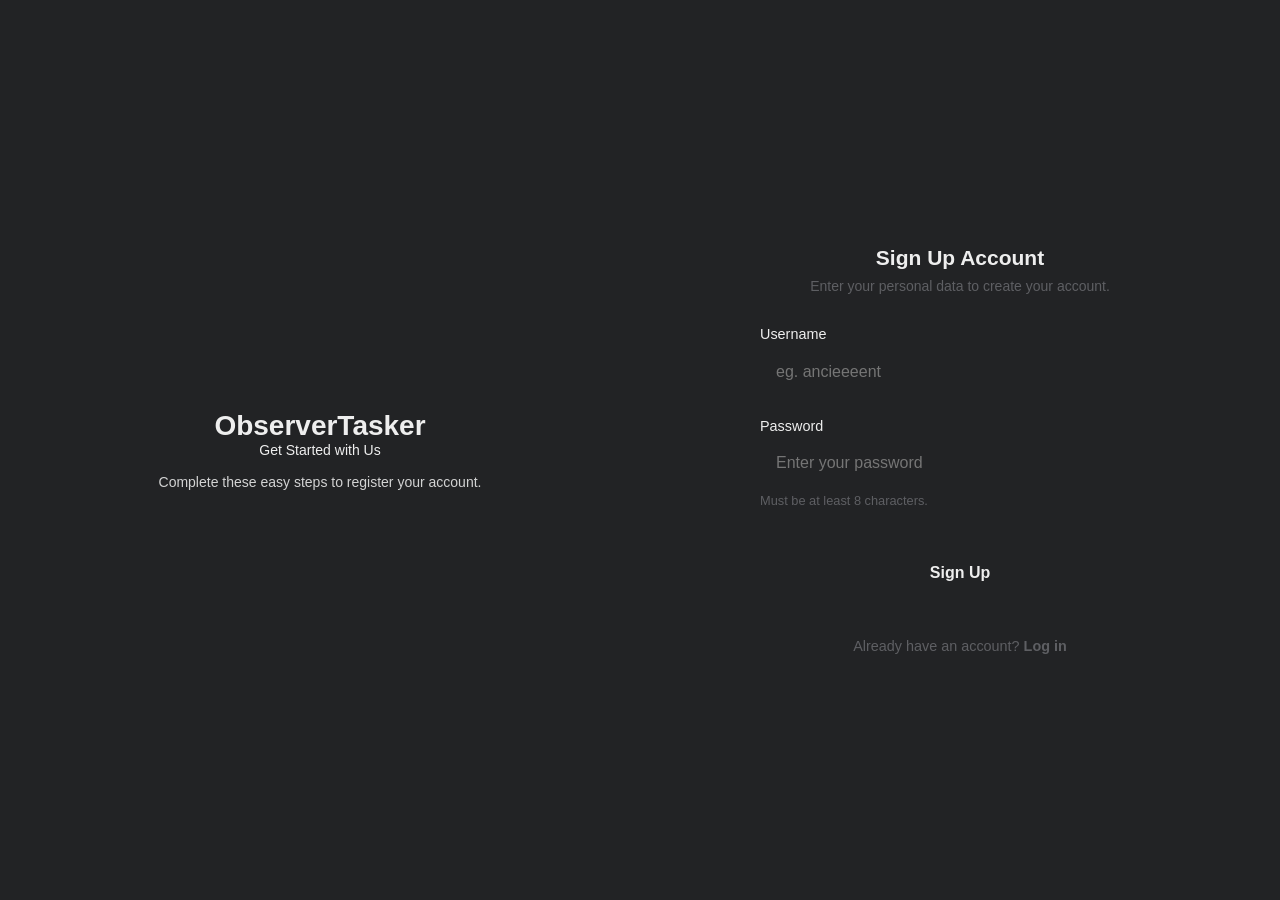
==== frontend/index.html @ a02daca3 "feature/ui: implemented new user interface." ====
<!DOCTYPE HTML>
<html lang="en">
<head>
    <meta charset="UTF-8">
    <meta name="viewport" content="width=device-width, initial-scale=1.0">
    <title>ObserverTasker - Workspace</title>

    <link rel="stylesheet" href="css/global.css">
    <link rel="stylesheet" href="css/auth.css">
    <link rel="stylesheet" href="css/task.css">
    <link rel="stylesheet" href="css/profile.css">
    <link rel="stylesheet" href="css/pomodoro.css">

    <script type="module" src="js/app.js"></script>
</head>
<body>

    <div id="auth-container" class="split-view">
        <div id="auth-banner">
            <h1>ObserverTasker</h1>
            <p>Get Started with Us</p>
            <p class="banner-subtext">Complete these easy steps to register your account.</p>
        </div>

        <div id="auth-form-section">
            <h2 id="auth-form-title">Sign Up Account</h2>
            <p class="form-subtitle">Enter your personal data to create your account.</p>

            <form id="register-form">
                <div class="input-group">
                    <label for="reg-username">Username</label>
                    <input type="text" id="reg-username" placeholder="eg. ancieeeent" required minlength="3">
                </div>

                <div class="input-group">
                    <label for="reg-password">Password</label>
                    <input type="password" id="reg-password" placeholder="Enter your password" required minlength="8">
                    <span class="hint">Must be at least 8 characters.</span>
                </div>

                <button type="submit" class="primary-btn">Sign Up</button>
                <p class="switch-text">Already have an account? <a href="#" id="switch-to-login">Log in</a></p>
            </form>
        </div>
    </div>

    <div id="task-section" class="hidden">
        <div class="app-layout">

            <aside class="app-sidebar">
                <div class="sidebar-user-header" id="profile-trigger" title="Open Profile">
                    <div class="user-info">
                        <img src="assets/profile/user.png" alt="Avatar" class="avatar-mini">
                        <span id="sidebar-username-display" class="username-text">ancieeeent</span>
                    </div>
                    <div class="header-actions">
                        <span class="header-icon">🔍</span>
                        <span class="header-icon">✏️</span>
                    </div>
                </div>

                <nav class="sidebar-nav">
                    <ul class="nav-list top-nav">
                        <li class="nav-item placeholder"><span class="icon">📥</span> Inbox</li>
                        <li class="nav-item placeholder"><span class="icon">🎯</span> My issues</li>
                        <li class="nav-item active" id="nav-tasks-btn" data-target="tasks-view">
                            <span class="icon">💼</span> Workspace
                        </li>
                        <li class="nav-item" id="nav-pomodoro-btn" data-target="pomodoro-view">
                            <span class="icon">⏱️</span> Pomodoro
                        </li>
                    </ul>

                    <div class="nav-group">
                        <div class="nav-group-title">Your teams <span class="chevron">▼</span></div>
                        <ul class="nav-list">
                            <li class="nav-item placeholder"><span class="icon">🏠</span> Home</li>
                            <li class="nav-item placeholder"><span class="icon">📋</span> Projects</li>
                            <li class="nav-item placeholder"><span class="icon">👁️</span> Views</li>
                        </ul>
                    </div>
                </nav>

                <div class="sidebar-footer">
                    <button id="logout-btn" class="minimal-btn">Log Out</button>
                </div>
            </aside>
            <main id="main-content" class="main-workspace">
                
                <div id="tasks-view" class="spa-view">
                    <section class="task-board">
                        <header class="workspace-header">
                            <h1>Workspace <span>/</span> Active Tasks</h1>
                        </header>

                        <div class="task-input-area workspace-input">
                            <div class="input-wrapper">
                                <input type="text" id="new-task-title" placeholder="What needs to be done?" autocomplete="off" />
                                <input type="text" id="new-task-desc" placeholder="Add description..." autocomplete="off" />
                            </div>
                            <button id="add-task-btn" class="add-btn minimal-primary-btn">Save Task</button>
                        </div>

                        <div id="task-list" class="task-list">
                            <!-- Tasks will be rendered here -->
                        </div>
                    </section>
                </div>

                <div id="pomodoro-view" class="spa-view hidden pomodoro-board">
                    <div class="timer-container">
                        <h1 id="timer-display" class="timer-display" title="Click to set time">25:00</h1>
                        <div id="timer-edit-area" class="timer-input-area hidden">
                            <input type="number" id="timer-input-minutes" min="1" max="120" value="25">
                            <span>min</span>
                            <button id="timer-set-btn" class="minimal-btn">Set</button>
                        </div>
                        <div class="timer-controls">
                            <button id="timer-start-btn" class="minimal-primary-btn">Start</button>
                            <button id="timer-pause-btn" class="minimal-btn hidden">Pause</button>
                            <button id="timer-save-btn" class="minimal-btn hidden">Save</button>
                        </div>
                    </div>
                </div>

            </main>
        </div>
    </div>


    <div id="profile-overlay" class="overlay hidden">
        <div class="profile-modal" style="background-color: var(--bg-sidebar); border: 1px solid var(--border-color);">
            <button id="close-profile-btn" class="close-btn" style="color: var(--text-secondary);">&times;</button>
            
            <div class="profile-content">
                <img id="profile-avatar-img" src="assets/profile/user.png" alt="User Avatar Large" class="profile-avatar-large">
                <h3 id="profile-username">Loading...</h3>
                <p id="profile-email" style="color: var(--text-muted);">No email provided</p>
            </div>

            <div class="profile-actions" id="profile-actions-container">
                <form id="profile-update-form" style="margin-bottom: 15px;">
                    <div class="input-group">
                        <input type="email" id="update-email" placeholder="New Email" style="background: var(--bg-main); border: 1px solid var(--border-color); color: var(--text-primary); padding: 8px; border-radius: 4px;">
                        <input type="text" id="update-avatar" placeholder="New Avatar URL" style="background: var(--bg-main); border: 1px solid var(--border-color); color: var(--text-primary); padding: 8px; border-radius: 4px;">
                    </div>
                    <button type="submit" class="minimal-primary-btn" style="width: 100%; margin-top: 10px;">Update Profile</button>
                    <p id="profile-error-msg" style="color: #ff5555; font-size: 12px; margin-top: 5px;"></p>
                </form>

                <hr style="border: 0; border-top: 1px solid var(--border-color); margin: 15px 0;">

                <form id="password-update-form">
                    <div class="input-group">
                        <input type="password" id="old-password" placeholder="Current Password" required style="background: var(--bg-main); border: 1px solid var(--border-color); color: var(--text-primary); padding: 8px; border-radius: 4px;">
                        <input type="password" id="new-password" placeholder="New Password" minlength="8" required style="background: var(--bg-main); border: 1px solid var(--border-color); color: var(--text-primary); padding: 8px; border-radius: 4px;">
                    </div>
                    <button type="submit" class="minimal-primary-btn" style="width: 100%; margin-top: 10px;">Change Password</button>
                    <p id="password-error-msg" style="color: #ff5555; font-size: 12px; margin-top: 5px;"></p>
                </form>
            </div>
        </div>
    </div>

</body>
</html>
---- frontend/css/global.css ----
:root {
    --bg-sidebar: #1e1e20;
    --bg-main: #222325;
    
    --text-primary: #eeeeee;
    --text-secondary: #85868b;
    --text-muted: #5e5f63;
    
    --border-color: #303030;
    --hover-bg: #2c2d30;
    --active-bg: #35373a;
    
    --btn-primary: #eeeeee;
    --btn-primary-text: #111111;
}

* {
    margin: 0;
    padding: 0;
    box-sizing: border-box;
    font-family: -apple-system, BlinkMacSystemFont, "Inter", "Segoe UI", Roboto, Helvetica, Arial, sans-serif;
}

body {
    background-color: var(--bg-main);
    color: var(--text-primary);
    height: 100vh;
    overflow: hidden;
    font-size: 14px;
}

a {
    color: var(--text-primary);
    text-decoration: none;
}

a:hover {
    text-decoration: underline;
}

.hidden {
    display: none !important;
}
---- frontend/css/auth.css ----
#auth-container {
    display: flex;
    height: 100vh;
}

#auth-banner {
    flex: 1;
    background: var(--gradient-purple);
    display: flex;
    flex-direction: column;
    justify-content: center;
    align-items: center;
    color: var(--text-main);
    text-align: center;
    padding: 2rem;
}

.banner-subtext {
    margin-top: 1rem;
    color: rgba(255, 255, 255, 0.8);
}

#auth-form-section {
    flex: 1;
    background-color: var(--bg-dark);
    display: flex;
    flex-direction: column;
    justify-content: center;
    align-items: center;
    padding: 2rem;
}

.form-subtitle {
    color: var(--text-muted);
    margin-bottom: 2rem;
    margin-top: 0.5rem;
}

#register-form {
    width: 100%;
    max-width: 400px;
    display: flex;
    flex-direction: column;
    gap: 1.5rem;
}

.input-group {
    display: flex;
    flex-direction: column;
    gap: 0.5rem;
}

label {
    font-size: 0.9rem;
    font-weight: 500;
    color: var(--text-main);
}

input {
    background-color: var(--input-bg);
    border: 1px solid var(--input-border);
    color: var(--text-main);
    padding: 0.8rem 1rem;
    border-radius: 8px;
    font-size: 1rem;
    outline: none;
    transition: border-color 0.3s ease;
}

input:focus {
    border-color: #8a2be2;
}

.hint {
    font-size: 0.8rem;
    color: var(--text-muted);
}

.primary-btn {
    background-color: var(--btn-bg);
    color: var(--btn-text);
    border: none;
    padding: 1rem;
    border-radius: 8px;
    font-size: 1rem;
    font-weight: bold;
    cursor: pointer;
    margin-top: 1rem;
    transition: opacity 0.3s ease;
}

.primary-btn:hover {
    opacity: 0.9;
}

.switch-text {
    text-align: center;
    margin-top: 1rem;
    color: var(--text-muted);
    font-size: 0.9rem;
}

.switch-text a {
    color: var(--text-main);
    font-weight: bold;
}
---- frontend/css/task.css ----
.app-layout {
    display: flex;
    height: 100vh;
    width: 100vw;
}

.app-sidebar {
    width: 240px;
    background-color: var(--bg-sidebar);
    border-right: 1px solid var(--border-color);
    display: flex;
    flex-direction: column;
    flex-shrink: 0;
}

.sidebar-user-header {
    display: flex;
    justify-content: space-between;
    align-items: center;
    padding: 16px 20px;
    cursor: pointer;
    transition: background 0.2s;
}

.sidebar-user-header:hover {
    background-color: var(--hover-bg);
}

.user-info {
    display: flex;
    align-items: center;
    gap: 10px;
    font-weight: 500;
}

.avatar-mini {
    width: 20px;
    height: 20px;
    border-radius: 4px;
    object-fit: cover;
}

.header-actions {
    display: flex;
    gap: 8px;
    color: var(--text-secondary);
    font-size: 12px;
}

.sidebar-nav {
    padding: 10px 12px;
    flex-grow: 1;
    display: flex;
    flex-direction: column;
    gap: 24px;
}

.nav-list {
    list-style: none;
    display: flex;
    flex-direction: column;
    gap: 2px;
}

.nav-item {
    display: flex;
    align-items: center;
    gap: 10px;
    padding: 6px 12px;
    border-radius: 6px;
    cursor: pointer;
    color: var(--text-secondary);
    transition: all 0.15s ease;
    font-size: 13px;
    font-weight: 500;
}

.nav-item .icon {
    font-size: 14px;
    opacity: 0.8;
}

.nav-item:hover {
    background-color: var(--hover-bg);
    color: var(--text-primary);
}

.nav-item.active {
    background-color: var(--active-bg);
    color: var(--text-primary);
}

.nav-item.placeholder {
    cursor: not-allowed;
    opacity: 0.6;
}

.nav-group-title {
    font-size: 11px;
    font-weight: 600;
    color: var(--text-muted);
    text-transform: uppercase;
    letter-spacing: 0.5px;
    margin-bottom: 8px;
    padding-left: 12px;
    display: flex;
    justify-content: space-between;
    align-items: center;
}

.chevron {
    font-size: 9px;
    cursor: pointer;
}

.sidebar-footer {
    padding: 12px;
    border-top: 1px solid var(--border-color);
}

.minimal-btn {
    width: 100%;
    background: transparent;
    border: none;
    color: var(--text-secondary);
    padding: 8px 12px;
    text-align: left;
    border-radius: 6px;
    cursor: pointer;
    font-size: 13px;
    font-weight: 500;
    transition: background 0.2s, color 0.2s;
}

.minimal-btn:hover {
    background-color: var(--hover-bg);
    color: var(--text-primary);
}

.main-workspace {
    flex-grow: 1;
    display: flex;
    flex-direction: column;
    background-color: var(--bg-main);
}

.spa-view {
    display: flex;
    flex-direction: column;
    height: 100%;
    width: 100%;
}

.task-board {
    flex-grow: 1;
    display: flex;
    flex-direction: column;
    padding: 40px 60px;
    max-width: 900px;
    margin: 0 auto;
    width: 100%;
}

.workspace-header {
    margin-bottom: 32px;
}

.workspace-header h1 {
    font-size: 15px;
    font-weight: 600;
    color: var(--text-primary);
}

.workspace-header h1 span {
    color: var(--text-muted);
    margin: 0 6px;
}

.workspace-input {
    display: flex;
    gap: 16px;
    margin-bottom: 30px;
    background-color: var(--bg-sidebar);
    padding: 12px 16px;
    border-radius: 8px;
    border: 1px solid var(--border-color);
    align-items: center;
}

.input-wrapper {
    flex-grow: 1;
    display: flex;
    flex-direction: column;
    gap: 6px;
}

.input-wrapper input {
    background: transparent;
    border: none;
    color: var(--text-primary);
    outline: none;
    width: 100%;
}

.input-wrapper #new-task-title {
    font-size: 14px;
    font-weight: 500;
}

.input-wrapper #new-task-desc {
    font-size: 13px;
    color: var(--text-muted);
}

.input-wrapper input::placeholder {
    color: var(--text-muted);
}

.minimal-primary-btn {
    background-color: var(--btn-primary);
    color: var(--btn-primary-text);
    border: none;
    padding: 8px 16px;
    border-radius: 6px;
    font-weight: 600;
    font-size: 13px;
    cursor: pointer;
    transition: opacity 0.2s ease;
}

.minimal-primary-btn:hover {
    opacity: 0.85;
}

.task-list {
    display: flex;
    flex-direction: column;
    gap: 8px;
    overflow-y: auto;
}
---- frontend/css/profile.css ----
.profile-avatar, .profile-avatar-mini {
    width: 40px;
    height: 40px;
    border-radius: 50%;
    overflow: hidden;
    cursor: pointer;
    box-shadow: 0 2px 5px rgba(0,0,0,0.1);
    transition: transform 0.3s ease; 
}

.profile-avatar-mini {
    margin-bottom: 30px;
}

.profile-avatar img, .profile-avatar-mini img {
    width: 100%;
    height: 100%;
    object-fit: cover;
}

.profile-avatar:hover, .profile-avatar-mini:hover {
    transform: scale(1.1);
}

.overlay {
    position: fixed;
    top: 0;
    left: 0;
    width: 100%;
    height: 100%;
    background-color: rgba(0, 0, 0, 0.7);
    display: flex;
    justify-content: center;
    align-items: center;
    z-index: 1000;
    transition: opacity 0.3s ease, visibility 0.3s ease;
}

.overlay.hidden {
    opacity: 0;
    visibility: hidden;
}

.profile-modal {
    background-color: var(--input-bg);
    padding: 30px;
    width: 300px;
    border-radius: 20px;
    text-align: center;
    box-shadow: 0 10px 25px rgba(0, 0, 0, 0.5);
    position: relative;
    transform: translateY(0);
    transition: transform 0.3s ease;
    border: 1px solid var(--input-border);
}

.overlay.hidden .profile-modal {
    transform: translateY(20px);
}

.close-btn {
    position: absolute;
    top: 15px;
    right: 15px;
    background: none;
    border: none;
    font-size: 24px;
    cursor: pointer;
    color: var(--text-muted);
    transition: color 0.2s ease;
}

.close-btn:hover {
    color: var(--text-main);
}

.profile-avatar-large {
    width: 80px;
    height: 80px;
    border-radius: 50%;
    margin-bottom: 15px;
    box-shadow: 0 4px 10px rgba(0,0,0,0.3);
}

.profile-content h3 {
    margin: 0 0 5px 0;
    color: var(--text-main);
    font-size: 1.5rem;
}

.profile-content p {
    margin: 0 0 20px 0;
    color: var(--text-muted);
    font-size: 0.9rem;
}
---- frontend/css/pomodoro.css ----
.pomodoro-board {
    flex-direction: column;
    align-items: center;
    justify-content: center;
}

.timer-container {
    display: flex;
    flex-direction: column;
    align-items: center;
    background-color: var(--input-bg);
    padding: 50px;
    border-radius: 20px;
    border: 1px solid var(--input-border);
    box-shadow: 0 10px 30px rgba(0,0,0,0.3);
}

.timer-display {
    font-size: 6rem;
    font-weight: bold;
    color: var(--text-main);
    margin-bottom: 20px;
    cursor: pointer;
    transition: color 0.3s;
    font-variant-numeric: tabular-nums; /* Щоб цифри не "стрибали" по ширині */
}

.timer-display:hover {
    color: #8a2be2;
}

.timer-controls {
    display: flex;
    gap: 15px;
    margin-top: 10px;
}

.timer-btn {
    padding: 12px 30px;
    font-size: 1.1rem;
    border: none;
    border-radius: 8px;
    cursor: pointer;
    font-weight: bold;
    transition: opacity 0.2s, transform 0.1s;
}

.timer-btn:active {
    transform: scale(0.95);
}

.timer-btn.primary { background-color: #8a2be2; color: white; }
.timer-btn.success { background-color: #28a745; color: white; }
.timer-btn:hover { opacity: 0.8; }

.timer-input-area {
    display: flex;
    align-items: center;
    gap: 10px;
    margin-bottom: 20px;
}

.timer-input-area input {
    width: 80px;
    text-align: center;
    font-size: 1.2rem;
    background-color: var(--bg-dark);
    color: var(--text-main);
    border: 1px solid var(--input-border);
    border-radius: 5px;
    padding: 8px;
    outline: none;
}
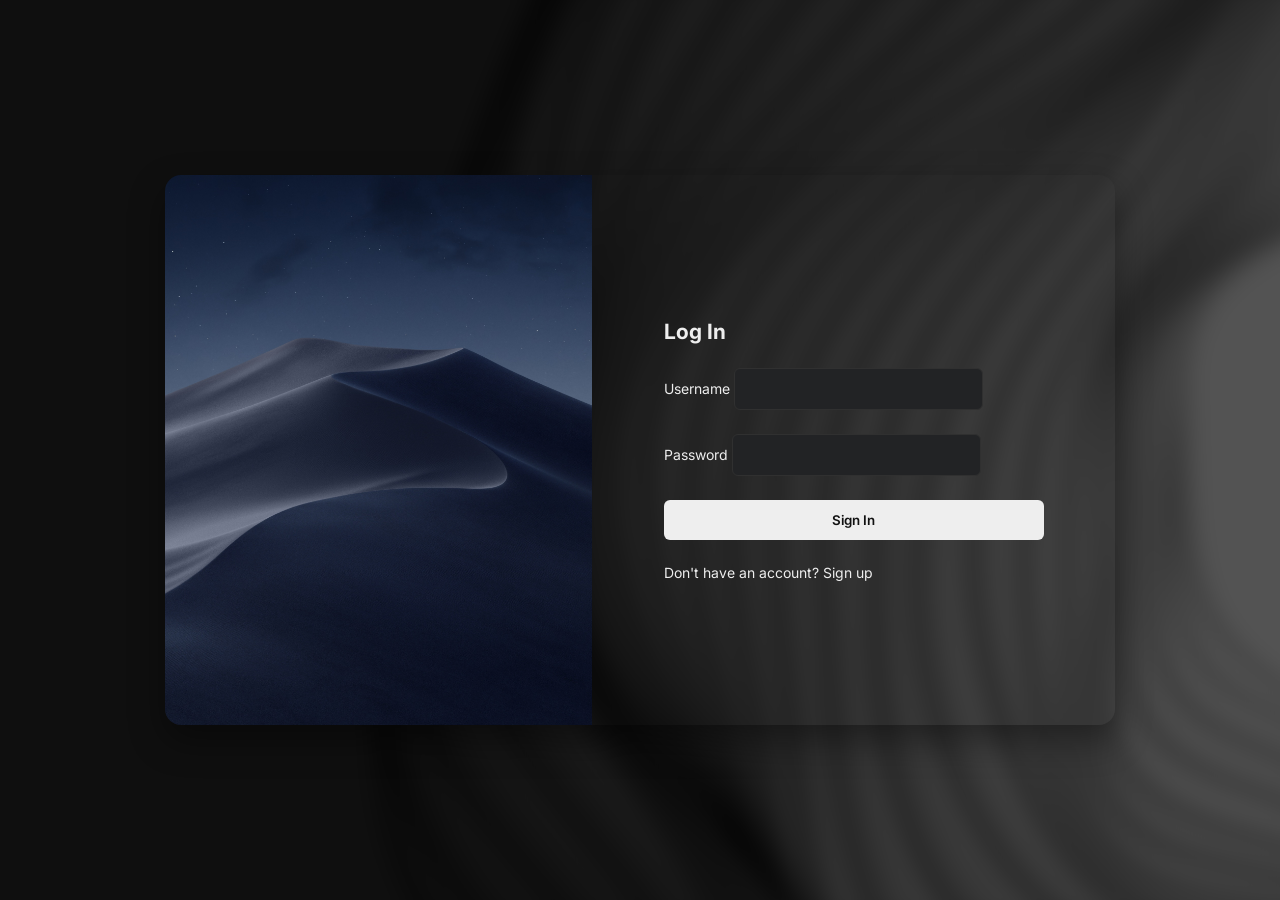
==== commit c0e0c612: "feat(ui): implemented new view of auth page" ====
--- a/frontend/index.html
+++ b/frontend/index.html
@@ -10,40 +10,56 @@
     <link rel="stylesheet" href="css/task.css">
     <link rel="stylesheet" href="css/profile.css">
     <link rel="stylesheet" href="css/pomodoro.css">
+    <link rel="preconnect" href="https://fonts.googleapis.com">
+    <link rel="preconnect" href="https://fonts.gstatic.com" crossorigin>
+    <link href="https://fonts.googleapis.com/css2?family=Inter:wght@400;500;600;700&display=swap" rel="stylesheet">
 
     <script type="module" src="js/app.js"></script>
 </head>
 <body>
 
-    <div id="auth-container" class="split-view">
-        <div id="auth-banner">
-            <h1>ObserverTasker</h1>
-            <p>Get Started with Us</p>
-            <p class="banner-subtext">Complete these easy steps to register your account.</p>
-        </div>
+    <div id="auth-container" class="auth-page-wrapper">
+        <!-- Фоновий розмитий шар -->
+        <div class="auth-bg-overlay"></div>
 
-        <div id="auth-form-section">
-            <h2 id="auth-form-title">Sign Up Account</h2>
-            <p class="form-subtitle">Enter your personal data to create your account.</p>
+        <!-- Центрована картка -->
+        <div class="auth-card">
+            <div class="auth-visual-panel">
+            <!-- Контент лівого банера -->
+            </div>
 
-            <form id="register-form">
-                <div class="input-group">
-                    <label for="reg-username">Username</label>
-                    <input type="text" id="reg-username" placeholder="eg. ancieeeent" required minlength="3">
-                </div>
+            <div class="auth-forms-panel">
+            <form id="login-form" class="auth-form active">
+            <h2>Log In</h2>
+            <div class="input-group">
+                <label for="login-username">Username</label>
+                <input type="text" id="login-username" required autocomplete="username">
+            </div>
+            <div class="input-group">
+                <label for="login-password">Password</label>
+                <input type="password" id="login-password" required autocomplete="current-password">
+            </div>
+            <button type="submit" class="primary-btn">Sign In</button>
+            <p class="switch-text">Don't have an account? <a href="#" id="switch-to-register">Sign up</a></p>
+            </form>
 
-                <div class="input-group">
-                    <label for="reg-password">Password</label>
-                    <input type="password" id="reg-password" placeholder="Enter your password" required minlength="8">
-                    <span class="hint">Must be at least 8 characters.</span>
-                </div>
-
-                <button type="submit" class="primary-btn">Sign Up</button>
-                <p class="switch-text">Already have an account? <a href="#" id="switch-to-login">Log in</a></p>
+            <form id="register-form" class="auth-form">
+            <h2>Create an account</h2>
+            <div class="input-group">
+                <label for="reg-username">Username</label>
+                <input type="text" id="reg-username" required minlength="3" autocomplete="username">
+            </div>
+            <div class="input-group">
+                <label for="reg-password">Password</label>
+                <input type="password" id="reg-password" required minlength="8" autocomplete="new-password">
+            </div>
+            <button type="submit" class="primary-btn">Create account</button>
+            <p class="switch-text">Already have an account? <a href="#" id="switch-to-login">Log in</a></p>
             </form>
+            </div>
         </div>
     </div>
-
+    
     <div id="task-section" class="hidden">
         <div class="app-layout">
 
--- a/frontend/css/auth.css
+++ b/frontend/css/auth.css
@@ -1,106 +1,98 @@
-#auth-container {
+.auth-page-wrapper {
+    position: relative;
+    min-height: 100vh;
     display: flex;
-    height: 100vh;
+    align-items: center;
+    justify-content: center;
+    overflow: hidden;
 }
 
-#auth-banner {
-    flex: 1;
-    background: var(--gradient-purple);
-    display: flex;
-    flex-direction: column;
-    justify-content: center;
-    align-items: center;
-    color: var(--text-main);
-    text-align: center;
-    padding: 2rem;
+.auth-bg-overlay {
+    position: absolute;
+    inset: 0;
+    background: url("../assets/auth/main-background.jpg") center/cover no-repeat;
+    filter: blur(10px);
+    transform: scale(1.05); 
+    z-index: -1;
 }
 
-.banner-subtext {
-    margin-top: 1rem;
-    color: rgba(255, 255, 255, 0.8);
+.auth-card {
+    display: flex;
+    width: 100%;
+    max-width: 950px;
+    min-height: 550px;
+    background-color: var(--bg-dark); 
+    border-radius: 16px;
+    overflow: hidden; 
+    box-shadow: 0 15px 35px rgba(0, 0, 0, 0.4);
+    z-index: 1;
 }
 
-#auth-form-section {
+.auth-visual-panel {
     flex: 1;
-    background-color: var(--bg-dark);
-    display: flex;
-    flex-direction: column;
-    justify-content: center;
-    align-items: center;
-    padding: 2rem;
+    background: url("../assets/auth/card-image.jpg") center/cover no-repeat;
+    display: none; 
 }
 
-.form-subtitle {
-    color: var(--text-muted);
-    margin-bottom: 2rem;
-    margin-top: 0.5rem;
+@media (min-width: 768px) {
+    .auth-visual-panel {
+        display: block;
+    }
 }
 
-#register-form {
-    width: 100%;
-    max-width: 400px;
+
+.auth-forms-panel {
+    flex: 1;
+    padding: 3rem;
+    display: grid;
+    grid-template-columns: 1fr;
+    align-items: center;
+    justify-items: center;
+}
+
+.auth-form {
+    grid-area: 1 / 1;
     display: flex;
     flex-direction: column;
     gap: 1.5rem;
+    transition: opacity 0.4s ease, visibility 0.4s ease;
+    width: 100%;
+    max-width: 380px;
 }
 
-.input-group {
-    display: flex;
-    flex-direction: column;
-    gap: 0.5rem;
+.auth-form:not(.active) {
+    opacity: 0;
+    visibility: hidden;
+    pointer-events: none;
 }
 
-label {
-    font-size: 0.9rem;
-    font-weight: 500;
-    color: var(--text-main);
+.auth-form input {
+    background-color: var(--bg-main);
+    border: 1px solid var(--border-color);
+    color: var(--text-primary);
+    padding: 12px 16px;
+    border-radius: 6px;
+    outline: none;
+    transition: border-color 0.2s ease, background-color 0.2s ease;
 }
 
-input {
-    background-color: var(--input-bg);
-    border: 1px solid var(--input-border);
-    color: var(--text-main);
-    padding: 0.8rem 1rem;
-    border-radius: 8px;
-    font-size: 1rem;
-    outline: none;
-    transition: border-color 0.3s ease;
-}
-
-input:focus {
-    border-color: #8a2be2;
-}
-
-.hint {
-    font-size: 0.8rem;
-    color: var(--text-muted);
+.auth-form input:focus {
+    border-color: var(--text-secondary);
+    background-color: var(--hover-bg);
 }
 
 .primary-btn {
-    background-color: var(--btn-bg);
-    color: var(--btn-text);
+    background-color: var(--btn-primary);
+    color: var(--btn-primary-text);
     border: none;
-    padding: 1rem;
-    border-radius: 8px;
-    font-size: 1rem;
-    font-weight: bold;
+    padding: 12px;
+    border-radius: 6px;
+    font-weight: 600;
     cursor: pointer;
-    margin-top: 1rem;
-    transition: opacity 0.3s ease;
+    transition: opacity 0.2s ease;
 }
 
 .primary-btn:hover {
-    opacity: 0.9;
+    opacity: 0.85;
 }
 
-.switch-text {
-    text-align: center;
-    margin-top: 1rem;
-    color: var(--text-muted);
-    font-size: 0.9rem;
-}
-
-.switch-text a {
-    color: var(--text-main);
-    font-weight: bold;
-}
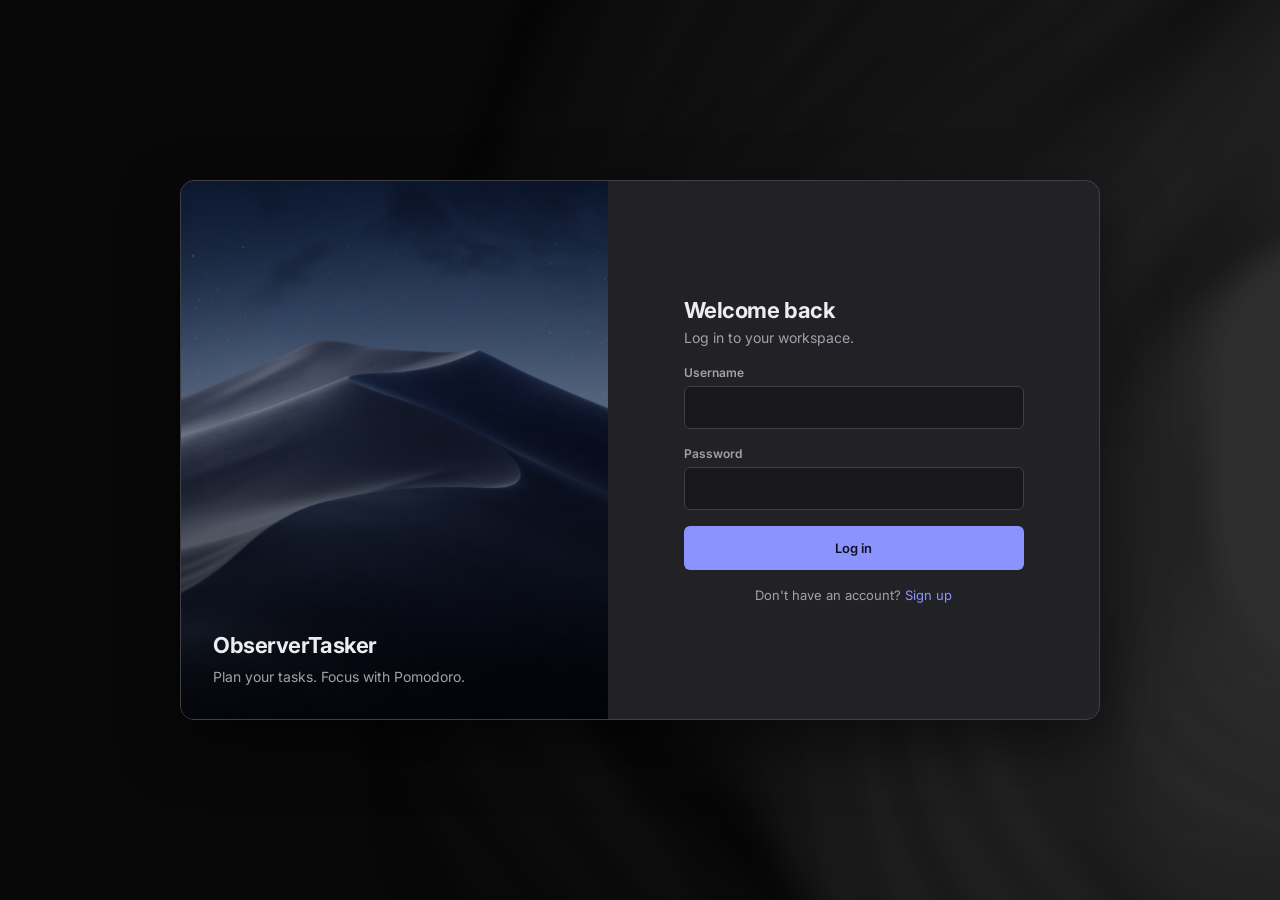
==== commit 1db2c975: "feat(frontend): task dialog with data binding, theme and consistent UI (#27)" ====
--- a/frontend/index.html
+++ b/frontend/index.html
@@ -1,182 +1,267 @@
-<!DOCTYPE HTML>
+<!DOCTYPE html>
 <html lang="en">
 <head>
     <meta charset="UTF-8">
     <meta name="viewport" content="width=device-width, initial-scale=1.0">
-    <title>ObserverTasker - Workspace</title>
-
-    <link rel="stylesheet" href="css/global.css">
-    <link rel="stylesheet" href="css/auth.css">
-    <link rel="stylesheet" href="css/task.css">
-    <link rel="stylesheet" href="css/profile.css">
-    <link rel="stylesheet" href="css/pomodoro.css">
+    <title>ObserverTasker</title>
+    <link rel="icon" href="data:,">
+
     <link rel="preconnect" href="https://fonts.googleapis.com">
     <link rel="preconnect" href="https://fonts.gstatic.com" crossorigin>
     <link href="https://fonts.googleapis.com/css2?family=Inter:wght@400;500;600;700&display=swap" rel="stylesheet">
 
+    <!-- theme.css holds all colors and sizes; the other files only use its variables -->
+    <link rel="stylesheet" href="css/theme.css">
+    <link rel="stylesheet" href="css/global.css">
+    <link rel="stylesheet" href="css/components.css">
+    <link rel="stylesheet" href="css/auth.css">
+    <link rel="stylesheet" href="css/layout.css">
+    <link rel="stylesheet" href="css/task.css">
+    <link rel="stylesheet" href="css/pomodoro.css">
+    <link rel="stylesheet" href="css/profile.css">
+
     <script type="module" src="js/app.js"></script>
 </head>
 <body>
 
-    <div id="auth-container" class="auth-page-wrapper">
-        <!-- Фоновий розмитий шар -->
-        <div class="auth-bg-overlay"></div>
-
-        <!-- Центрована картка -->
+    <!-- ========== Login and registration ========== -->
+    <div id="auth-container" class="auth-page">
+        <div class="auth-bg"></div>
+
         <div class="auth-card">
-            <div class="auth-visual-panel">
-            <!-- Контент лівого банера -->
-            </div>
-
-            <div class="auth-forms-panel">
-            <form id="login-form" class="auth-form active">
-            <h2>Log In</h2>
-            <div class="input-group">
-                <label for="login-username">Username</label>
-                <input type="text" id="login-username" required autocomplete="username">
-            </div>
-            <div class="input-group">
-                <label for="login-password">Password</label>
-                <input type="password" id="login-password" required autocomplete="current-password">
-            </div>
-            <button type="submit" class="primary-btn">Sign In</button>
-            <p class="switch-text">Don't have an account? <a href="#" id="switch-to-register">Sign up</a></p>
-            </form>
-
-            <form id="register-form" class="auth-form">
-            <h2>Create an account</h2>
-            <div class="input-group">
-                <label for="reg-username">Username</label>
-                <input type="text" id="reg-username" required minlength="3" autocomplete="username">
-            </div>
-            <div class="input-group">
-                <label for="reg-password">Password</label>
-                <input type="password" id="reg-password" required minlength="8" autocomplete="new-password">
-            </div>
-            <button type="submit" class="primary-btn">Create account</button>
-            <p class="switch-text">Already have an account? <a href="#" id="switch-to-login">Log in</a></p>
-            </form>
+            <div class="auth-visual">
+                <div class="auth-visual-caption">
+                    <div class="auth-brand">ObserverTasker</div>
+                    <p>Plan your tasks. Focus with Pomodoro.</p>
+                </div>
+            </div>
+
+            <div class="auth-forms">
+                <form id="login-form" class="auth-form active">
+                    <div class="auth-form-header">
+                        <h2>Welcome back</h2>
+                        <p>Log in to your workspace.</p>
+                    </div>
+                    <label class="field">
+                        <span class="field-label">Username</span>
+                        <input type="text" id="login-username" class="input" required maxlength="50" autocomplete="username">
+                    </label>
+                    <label class="field">
+                        <span class="field-label">Password</span>
+                        <input type="password" id="login-password" class="input" required autocomplete="current-password">
+                    </label>
+                    <button type="submit" class="btn btn-primary btn-block">Log in</button>
+                    <p class="auth-switch">Don't have an account? <a href="#" id="switch-to-register">Sign up</a></p>
+                </form>
+
+                <form id="register-form" class="auth-form">
+                    <div class="auth-form-header">
+                        <h2>Create an account</h2>
+                        <p>It takes less than a minute.</p>
+                    </div>
+                    <label class="field">
+                        <span class="field-label">Username</span>
+                        <input type="text" id="reg-username" class="input" required minlength="3" maxlength="50" autocomplete="username">
+                        <span class="field-hint">3–50 characters</span>
+                    </label>
+                    <label class="field">
+                        <span class="field-label">Password</span>
+                        <input type="password" id="reg-password" class="input" required minlength="8" autocomplete="new-password">
+                        <span class="field-hint">At least 8 characters</span>
+                    </label>
+                    <button type="submit" class="btn btn-primary btn-block">Create account</button>
+                    <p class="auth-switch">Already have an account? <a href="#" id="switch-to-login">Log in</a></p>
+                </form>
             </div>
         </div>
     </div>
-    
+
+    <!-- ========== Application ========== -->
     <div id="task-section" class="hidden">
         <div class="app-layout">
 
-            <aside class="app-sidebar">
-                <div class="sidebar-user-header" id="profile-trigger" title="Open Profile">
-                    <div class="user-info">
-                        <img src="assets/profile/user.png" alt="Avatar" class="avatar-mini">
-                        <span id="sidebar-username-display" class="username-text">ancieeeent</span>
-                    </div>
-                    <div class="header-actions">
-                        <span class="header-icon">🔍</span>
-                        <span class="header-icon">✏️</span>
-                    </div>
-                </div>
-
-                <nav class="sidebar-nav">
-                    <ul class="nav-list top-nav">
-                        <li class="nav-item placeholder"><span class="icon">📥</span> Inbox</li>
-                        <li class="nav-item placeholder"><span class="icon">🎯</span> My issues</li>
-                        <li class="nav-item active" id="nav-tasks-btn" data-target="tasks-view">
-                            <span class="icon">💼</span> Workspace
+            <aside class="sidebar">
+                <div class="sidebar-brand">ObserverTasker</div>
+
+                <button type="button" class="sidebar-user" id="profile-trigger" title="Open profile">
+                    <img id="sidebar-avatar-img" src="assets/profile/user.png" alt="" class="avatar avatar-sm">
+                    <span id="sidebar-username-display" class="sidebar-username"></span>
+                </button>
+
+                <nav class="sidebar-nav" aria-label="Main">
+                    <ul class="nav-list">
+                        <li>
+                            <button type="button" class="nav-item active" id="nav-tasks-btn" data-target="tasks-view">
+                                <svg viewBox="0 0 24 24" fill="none" stroke="currentColor" stroke-width="2" stroke-linecap="round" stroke-linejoin="round" aria-hidden="true"><path d="M9 6h11M9 12h11M9 18h11"/><path d="m3 6 1.5 1.5L7 5M3 12l1.5 1.5L7 11M3 18l1.5 1.5L7 17"/></svg>
+                                Tasks
+                            </button>
                         </li>
-                        <li class="nav-item" id="nav-pomodoro-btn" data-target="pomodoro-view">
-                            <span class="icon">⏱️</span> Pomodoro
+                        <li>
+                            <button type="button" class="nav-item" id="nav-pomodoro-btn" data-target="pomodoro-view">
+                                <svg viewBox="0 0 24 24" fill="none" stroke="currentColor" stroke-width="2" stroke-linecap="round" stroke-linejoin="round" aria-hidden="true"><circle cx="12" cy="13" r="8"/><path d="M12 9v4l2 2M10 2h4"/></svg>
+                                Pomodoro
+                            </button>
                         </li>
                     </ul>
-
-                    <div class="nav-group">
-                        <div class="nav-group-title">Your teams <span class="chevron">▼</span></div>
-                        <ul class="nav-list">
-                            <li class="nav-item placeholder"><span class="icon">🏠</span> Home</li>
-                            <li class="nav-item placeholder"><span class="icon">📋</span> Projects</li>
-                            <li class="nav-item placeholder"><span class="icon">👁️</span> Views</li>
-                        </ul>
-                    </div>
                 </nav>
 
                 <div class="sidebar-footer">
-                    <button id="logout-btn" class="minimal-btn">Log Out</button>
+                    <button type="button" id="logout-btn" class="btn btn-ghost">
+                        <svg width="16" height="16" viewBox="0 0 24 24" fill="none" stroke="currentColor" stroke-width="2" stroke-linecap="round" stroke-linejoin="round" aria-hidden="true"><path d="M9 21H5a2 2 0 0 1-2-2V5a2 2 0 0 1 2-2h4M16 17l5-5-5-5M21 12H9"/></svg>
+                        Log out
+                    </button>
                 </div>
             </aside>
-            <main id="main-content" class="main-workspace">
-                
-                <div id="tasks-view" class="spa-view">
-                    <section class="task-board">
-                        <header class="workspace-header">
-                            <h1>Workspace <span>/</span> Active Tasks</h1>
-                        </header>
-
-                        <div class="task-input-area workspace-input">
-                            <div class="input-wrapper">
-                                <input type="text" id="new-task-title" placeholder="What needs to be done?" autocomplete="off" />
-                                <input type="text" id="new-task-desc" placeholder="Add description..." autocomplete="off" />
-                            </div>
-                            <button id="add-task-btn" class="add-btn minimal-primary-btn">Save Task</button>
-                        </div>
-
-                        <div id="task-list" class="task-list">
-                            <!-- Tasks will be rendered here -->
-                        </div>
-                    </section>
-                </div>
-
-                <div id="pomodoro-view" class="spa-view hidden pomodoro-board">
-                    <div class="timer-container">
-                        <h1 id="timer-display" class="timer-display" title="Click to set time">25:00</h1>
-                        <div id="timer-edit-area" class="timer-input-area hidden">
-                            <input type="number" id="timer-input-minutes" min="1" max="120" value="25">
-                            <span>min</span>
-                            <button id="timer-set-btn" class="minimal-btn">Set</button>
-                        </div>
+
+            <main class="main">
+
+                <section id="tasks-view" class="view spa-view">
+                    <header class="view-header">
+                        <h1 class="view-title">Tasks</h1>
+                        <p id="task-summary" class="view-subtitle"></p>
+                    </header>
+
+                    <form id="new-task-form" class="task-composer" novalidate>
+                        <div class="task-composer-fields">
+                            <input type="text" id="new-task-title" class="composer-title" placeholder="What needs to be done?" maxlength="200" autocomplete="off" aria-label="Task title">
+                            <input type="text" id="new-task-desc" class="composer-desc" placeholder="Add a description (optional)" maxlength="2000" autocomplete="off" aria-label="Task description">
+                        </div>
+                        <button type="submit" id="add-task-btn" class="btn btn-primary">Add task</button>
+                    </form>
+
+                    <div id="task-list"></div>
+                    <div id="task-empty" class="empty-state hidden">
+                        <strong>No tasks yet</strong>
+                        Add your first task above.
+                    </div>
+                </section>
+
+                <section id="pomodoro-view" class="view spa-view hidden">
+                    <header class="view-header">
+                        <h1 class="view-title">Pomodoro</h1>
+                        <p class="view-subtitle">Pick a task and focus. The session is saved when the timer ends.</p>
+                    </header>
+
+                    <div class="timer-card">
+                        <div class="field">
+                            <span class="field-label">Focus on</span>
+                            <div id="task-selector-container"></div>
+                        </div>
+
+                        <button type="button" id="timer-display" class="timer-display" title="Click to change the duration">25:00</button>
+                        <div class="timer-progress"><div id="timer-progress-bar" class="timer-progress-bar"></div></div>
+
+                        <div id="timer-edit-area" class="timer-edit hidden">
+                            <input type="number" id="timer-input-minutes" class="input" min="1" max="120" value="25" aria-label="Duration in minutes">
+                            <span class="text-secondary">min</span>
+                            <button type="button" id="timer-set-btn" class="btn btn-secondary">Set</button>
+                        </div>
+
                         <div class="timer-controls">
-                            <button id="timer-start-btn" class="minimal-primary-btn">Start</button>
-                            <button id="timer-pause-btn" class="minimal-btn hidden">Pause</button>
-                            <button id="timer-save-btn" class="minimal-btn hidden">Save</button>
-                        </div>
-                    </div>
-                </div>
+                            <button type="button" id="timer-start-btn" class="btn btn-primary">Start</button>
+                            <button type="button" id="timer-pause-btn" class="btn btn-secondary hidden">Pause</button>
+                            <button type="button" id="timer-save-btn" class="btn btn-ghost hidden">Finish &amp; save</button>
+                        </div>
+
+                        <p class="timer-hint">Click the time to change the duration.</p>
+                    </div>
+                </section>
 
             </main>
         </div>
     </div>
 
-
-    <div id="profile-overlay" class="overlay hidden">
-        <div class="profile-modal" style="background-color: var(--bg-sidebar); border: 1px solid var(--border-color);">
-            <button id="close-profile-btn" class="close-btn" style="color: var(--text-secondary);">&times;</button>
-            
-            <div class="profile-content">
-                <img id="profile-avatar-img" src="assets/profile/user.png" alt="User Avatar Large" class="profile-avatar-large">
-                <h3 id="profile-username">Loading...</h3>
-                <p id="profile-email" style="color: var(--text-muted);">No email provided</p>
-            </div>
-
-            <div class="profile-actions" id="profile-actions-container">
-                <form id="profile-update-form" style="margin-bottom: 15px;">
-                    <div class="input-group">
-                        <input type="email" id="update-email" placeholder="New Email" style="background: var(--bg-main); border: 1px solid var(--border-color); color: var(--text-primary); padding: 8px; border-radius: 4px;">
-                        <input type="text" id="update-avatar" placeholder="New Avatar URL" style="background: var(--bg-main); border: 1px solid var(--border-color); color: var(--text-primary); padding: 8px; border-radius: 4px;">
-                    </div>
-                    <button type="submit" class="minimal-primary-btn" style="width: 100%; margin-top: 10px;">Update Profile</button>
-                    <p id="profile-error-msg" style="color: #ff5555; font-size: 12px; margin-top: 5px;"></p>
-                </form>
-
-                <hr style="border: 0; border-top: 1px solid var(--border-color); margin: 15px 0;">
-
-                <form id="password-update-form">
-                    <div class="input-group">
-                        <input type="password" id="old-password" placeholder="Current Password" required style="background: var(--bg-main); border: 1px solid var(--border-color); color: var(--text-primary); padding: 8px; border-radius: 4px;">
-                        <input type="password" id="new-password" placeholder="New Password" minlength="8" required style="background: var(--bg-main); border: 1px solid var(--border-color); color: var(--text-primary); padding: 8px; border-radius: 4px;">
-                    </div>
-                    <button type="submit" class="minimal-primary-btn" style="width: 100%; margin-top: 10px;">Change Password</button>
-                    <p id="password-error-msg" style="color: #ff5555; font-size: 12px; margin-top: 5px;"></p>
-                </form>
-            </div>
+    <!-- ========== Dialogs ========== -->
+
+    <dialog id="task-dialog" class="dialog" aria-labelledby="task-dialog-title-text">
+        <form id="task-dialog-form" novalidate>
+            <header class="dialog-header">
+                <h2 id="task-dialog-title-text" class="dialog-title">Edit task</h2>
+                <button type="button" class="icon-btn" data-close aria-label="Close">&times;</button>
+            </header>
+            <div class="dialog-body">
+                <label class="field">
+                    <span class="field-label">Title</span>
+                    <input type="text" name="title" class="input" maxlength="200" autocomplete="off">
+                    <span class="field-error" data-error-for="title"></span>
+                </label>
+                <label class="field">
+                    <span class="field-label">Description</span>
+                    <textarea name="description" class="input" rows="4" maxlength="2000"></textarea>
+                    <span class="field-error" data-error-for="description"></span>
+                </label>
+                <label class="checkbox-field">
+                    <input type="checkbox" name="completed">
+                    <span>Completed</span>
+                </label>
+                <p id="task-dialog-error" class="form-error" role="alert"></p>
+            </div>
+            <footer class="dialog-footer">
+                <button type="button" class="btn btn-ghost" data-close>Cancel</button>
+                <button type="submit" id="task-dialog-save" class="btn btn-primary">Save changes</button>
+            </footer>
+        </form>
+    </dialog>
+
+    <dialog id="confirm-dialog" class="dialog dialog-sm" aria-labelledby="confirm-title">
+        <form method="dialog">
+            <div class="dialog-body">
+                <h2 id="confirm-title" class="dialog-title"></h2>
+                <p id="confirm-message" class="text-secondary"></p>
+            </div>
+            <footer class="dialog-footer">
+                <button type="submit" value="cancel" class="btn btn-ghost">Cancel</button>
+                <button type="submit" value="confirm" id="confirm-ok" class="btn btn-primary">Confirm</button>
+            </footer>
+        </form>
+    </dialog>
+
+    <dialog id="profile-dialog" class="dialog" aria-labelledby="profile-username">
+        <header class="dialog-header">
+            <h2 class="dialog-title">Profile</h2>
+            <button type="button" id="close-profile-btn" class="icon-btn" data-close aria-label="Close">&times;</button>
+        </header>
+        <div class="dialog-body">
+            <div class="profile-summary">
+                <img id="profile-avatar-img" src="assets/profile/user.png" alt="" class="avatar avatar-lg">
+                <div>
+                    <h3 id="profile-username">Loading…</h3>
+                    <p id="profile-email">No email provided</p>
+                </div>
+            </div>
+
+            <form id="profile-update-form" class="profile-form">
+                <h4 class="profile-form-title">Profile details</h4>
+                <label class="field">
+                    <span class="field-label">Email</span>
+                    <input type="email" id="update-email" class="input" placeholder="name@example.com" autocomplete="email">
+                </label>
+                <label class="field">
+                    <span class="field-label">Avatar URL</span>
+                    <input type="url" id="update-avatar" class="input" placeholder="https://…" maxlength="500">
+                </label>
+                <p id="profile-error-msg" class="form-error" role="alert"></p>
+                <button type="submit" class="btn btn-secondary">Update profile</button>
+            </form>
+
+            <form id="password-update-form" class="profile-form">
+                <h4 class="profile-form-title">Change password</h4>
+                <label class="field">
+                    <span class="field-label">Current password</span>
+                    <input type="password" id="old-password" class="input" required autocomplete="current-password">
+                </label>
+                <label class="field">
+                    <span class="field-label">New password</span>
+                    <input type="password" id="new-password" class="input" minlength="8" required autocomplete="new-password">
+                    <span class="field-hint">At least 8 characters</span>
+                </label>
+                <p id="password-error-msg" class="form-error" role="alert"></p>
+                <button type="submit" class="btn btn-secondary">Change password</button>
+            </form>
         </div>
-    </div>
+    </dialog>
+
+    <div id="toast-container" class="toast-container" aria-live="polite"></div>
 
 </body>
-</html>+</html>
--- a/frontend/css/theme.css
+++ b/frontend/css/theme.css
@@ -0,0 +1,72 @@
+/**
+ * Design tokens: colors, spacing, typography and shapes.
+ * Every other stylesheet uses only these variables, so the look of the
+ * whole application can be changed in this one file.
+ */
+:root {
+    color-scheme: dark;
+
+    /* Surfaces, from the page background up to raised elements */
+    --bg-app: #18181b;
+    --bg-sidebar: #1c1c1f;
+    --bg-surface: #222226;
+    --bg-elevated: #29292e;
+    --bg-hover: #2e2e34;
+    --bg-active: #36363d;
+    --bg-overlay: rgba(8, 8, 10, 0.65);
+
+    /* Text */
+    --text-primary: #ececf1;
+    --text-secondary: #a1a1aa;
+    --text-muted: #71717a;
+
+    /* Lines */
+    --border: #2e2e34;
+    --border-strong: #3f3f46;
+
+    /* Accent: primary actions, focus and selection */
+    --accent: #8b93ff;
+    --accent-hover: #a0a6ff;
+    --accent-text: #0f1022;
+    --accent-soft: rgba(139, 147, 255, 0.14);
+
+    /* Status */
+    --success: #4ade80;
+    --success-soft: rgba(74, 222, 128, 0.12);
+    --danger: #f87171;
+    --danger-hover: #fb8f8f;
+    --danger-soft: rgba(248, 113, 113, 0.12);
+    --info: #60a5fa;
+    --info-soft: rgba(96, 165, 250, 0.12);
+
+    /* Spacing scale */
+    --space-1: 4px;
+    --space-2: 8px;
+    --space-3: 12px;
+    --space-4: 16px;
+    --space-5: 24px;
+    --space-6: 32px;
+    --space-7: 48px;
+
+    /* Typography */
+    --font-sans: "Inter", -apple-system, BlinkMacSystemFont, "Segoe UI", Roboto, Helvetica, Arial, sans-serif;
+    --text-xs: 12px;
+    --text-sm: 13px;
+    --text-md: 14px;
+    --text-lg: 16px;
+    --text-xl: 22px;
+    --text-display: 88px;
+
+    /* Shapes and motion */
+    --radius-sm: 6px;
+    --radius-md: 8px;
+    --radius-lg: 14px;
+    --radius-full: 999px;
+    --shadow-md: 0 8px 24px rgba(0, 0, 0, 0.35);
+    --shadow-lg: 0 24px 60px rgba(0, 0, 0, 0.55);
+    --transition: 150ms ease;
+
+    /* Layout */
+    --sidebar-width: 232px;
+    --content-width: 760px;
+}
--- a/frontend/css/global.css
+++ b/frontend/css/global.css
@@ -1,36 +1,40 @@
-:root {
-    --bg-sidebar: #1e1e20;
-    --bg-main: #222325;
-    
-    --text-primary: #eeeeee;
-    --text-secondary: #85868b;
-    --text-muted: #5e5f63;
-    
-    --border-color: #303030;
-    --hover-bg: #2c2d30;
-    --active-bg: #35373a;
-    
-    --btn-primary: #eeeeee;
-    --btn-primary-text: #111111;
-}
-
-* {
+/**
+ * Base styles shared by every page: reset, typography,
+ * buttons and form fields.
+ */
+*,
+*::before,
+*::after {
     margin: 0;
     padding: 0;
     box-sizing: border-box;
-    font-family: -apple-system, BlinkMacSystemFont, "Inter", "Segoe UI", Roboto, Helvetica, Arial, sans-serif;
-}
-
+}
+
+html,
 body {
-    background-color: var(--bg-main);
-    color: var(--text-primary);
-    height: 100vh;
+    height: 100%;
+}
+
+body {
+    background-color: var(--bg-app);
+    color: var(--text-primary);
+    font-family: var(--font-sans);
+    font-size: var(--text-md);
+    line-height: 1.5;
+    -webkit-font-smoothing: antialiased;
     overflow: hidden;
-    font-size: 14px;
+}
+
+button,
+input,
+select,
+textarea {
+    font: inherit;
+    color: inherit;
 }
 
 a {
-    color: var(--text-primary);
+    color: var(--accent);
     text-decoration: none;
 }
 
@@ -38,6 +42,199 @@
     text-decoration: underline;
 }
 
+:focus-visible {
+    outline: 2px solid var(--accent);
+    outline-offset: 2px;
+}
+
 .hidden {
     display: none !important;
-}+}
+
+.text-secondary {
+    color: var(--text-secondary);
+}
+
+/* ---------- Buttons ---------- */
+
+.btn {
+    display: inline-flex;
+    align-items: center;
+    justify-content: center;
+    gap: var(--space-2);
+    padding: var(--space-2) var(--space-4);
+    border: 1px solid transparent;
+    border-radius: var(--radius-sm);
+    font-size: var(--text-sm);
+    font-weight: 600;
+    line-height: 1.4;
+    cursor: pointer;
+    white-space: nowrap;
+    transition: background-color var(--transition), border-color var(--transition), color var(--transition);
+}
+
+.btn:disabled {
+    opacity: 0.55;
+    cursor: not-allowed;
+}
+
+.btn-primary {
+    background-color: var(--accent);
+    color: var(--accent-text);
+}
+
+.btn-primary:hover:not(:disabled) {
+    background-color: var(--accent-hover);
+}
+
+.btn-secondary {
+    background-color: var(--bg-elevated);
+    border-color: var(--border-strong);
+    color: var(--text-primary);
+}
+
+.btn-secondary:hover:not(:disabled) {
+    background-color: var(--bg-hover);
+}
+
+.btn-ghost {
+    background-color: transparent;
+    color: var(--text-secondary);
+}
+
+.btn-ghost:hover:not(:disabled) {
+    background-color: var(--bg-hover);
+    color: var(--text-primary);
+}
+
+.btn-danger {
+    background-color: var(--danger);
+    color: #1f0a0a;
+}
+
+.btn-danger:hover:not(:disabled) {
+    background-color: var(--danger-hover);
+}
+
+.btn-block {
+    width: 100%;
+    padding-block: var(--space-3);
+}
+
+.icon-btn {
+    display: inline-flex;
+    align-items: center;
+    justify-content: center;
+    width: 30px;
+    height: 30px;
+    border: none;
+    border-radius: var(--radius-sm);
+    background: transparent;
+    color: var(--text-muted);
+    cursor: pointer;
+    transition: background-color var(--transition), color var(--transition);
+}
+
+.icon-btn:hover {
+    background-color: var(--bg-hover);
+    color: var(--text-primary);
+}
+
+.icon-btn.danger:hover {
+    background-color: var(--danger-soft);
+    color: var(--danger);
+}
+
+.icon-btn svg {
+    width: 16px;
+    height: 16px;
+}
+
+/* ---------- Form fields ---------- */
+
+.field {
+    display: flex;
+    flex-direction: column;
+    gap: var(--space-1);
+}
+
+.field-label {
+    font-size: var(--text-xs);
+    font-weight: 600;
+    color: var(--text-secondary);
+}
+
+.field-hint {
+    font-size: var(--text-xs);
+    color: var(--text-muted);
+}
+
+.input {
+    width: 100%;
+    padding: 10px var(--space-3);
+    background-color: var(--bg-app);
+    border: 1px solid var(--border-strong);
+    border-radius: var(--radius-sm);
+    color: var(--text-primary);
+    outline: none;
+    transition: border-color var(--transition), box-shadow var(--transition);
+}
+
+.input::placeholder {
+    color: var(--text-muted);
+}
+
+.input:focus {
+    border-color: var(--accent);
+    box-shadow: 0 0 0 3px var(--accent-soft);
+}
+
+.input:disabled {
+    opacity: 0.6;
+    cursor: not-allowed;
+}
+
+.input[aria-invalid="true"] {
+    border-color: var(--danger);
+}
+
+.input[aria-invalid="true"]:focus {
+    box-shadow: 0 0 0 3px var(--danger-soft);
+}
+
+textarea.input {
+    resize: vertical;
+    min-height: 96px;
+}
+
+select.input {
+    cursor: pointer;
+}
+
+.checkbox-field {
+    display: inline-flex;
+    align-items: center;
+    gap: var(--space-2);
+    cursor: pointer;
+    user-select: none;
+}
+
+input[type="checkbox"] {
+    width: 16px;
+    height: 16px;
+    accent-color: var(--accent);
+    cursor: pointer;
+}
+
+.field-error,
+.form-error {
+    min-height: 1em;
+    font-size: var(--text-xs);
+    color: var(--danger);
+    white-space: pre-line;
+}
+
+.form-error:empty,
+.field-error:empty {
+    min-height: 0;
+}
--- a/frontend/css/components.css
+++ b/frontend/css/components.css
@@ -0,0 +1,164 @@
+/**
+ * Reusable components: modal dialogs, toast notifications,
+ * avatars and empty states.
+ */
+
+/* ---------- Dialogs (<dialog>) ---------- */
+
+.dialog {
+    width: min(480px, calc(100vw - 32px));
+    margin: auto;
+    padding: 0;
+    border: 1px solid var(--border-strong);
+    border-radius: var(--radius-lg);
+    background-color: var(--bg-surface);
+    color: var(--text-primary);
+    box-shadow: var(--shadow-lg);
+}
+
+.dialog-sm {
+    width: min(380px, calc(100vw - 32px));
+}
+
+.dialog::backdrop {
+    background-color: var(--bg-overlay);
+    backdrop-filter: blur(2px);
+}
+
+.dialog[open] {
+    animation: dialog-in 160ms ease-out;
+}
+
+@keyframes dialog-in {
+    from {
+        opacity: 0;
+        transform: translateY(8px) scale(0.98);
+    }
+}
+
+.dialog-header {
+    display: flex;
+    align-items: center;
+    justify-content: space-between;
+    padding: var(--space-4) var(--space-5);
+    border-bottom: 1px solid var(--border);
+}
+
+.dialog-title {
+    font-size: var(--text-lg);
+    font-weight: 600;
+}
+
+.dialog-body {
+    display: flex;
+    flex-direction: column;
+    gap: var(--space-4);
+    padding: var(--space-5);
+}
+
+.dialog-footer {
+    display: flex;
+    justify-content: flex-end;
+    gap: var(--space-2);
+    padding: var(--space-4) var(--space-5);
+    border-top: 1px solid var(--border);
+}
+
+/* ---------- Toast notifications ---------- */
+
+.toast-container {
+    position: fixed;
+    right: var(--space-5);
+    bottom: var(--space-5);
+    z-index: 2000;
+    display: flex;
+    flex-direction: column;
+    align-items: flex-end;
+    gap: var(--space-2);
+    pointer-events: none;
+}
+
+.toast {
+    display: flex;
+    align-items: flex-start;
+    gap: var(--space-3);
+    width: min(360px, calc(100vw - 48px));
+    padding: var(--space-3) var(--space-4);
+    border: 1px solid var(--border-strong);
+    border-left: 3px solid var(--info);
+    border-radius: var(--radius-md);
+    background-color: var(--bg-elevated);
+    box-shadow: var(--shadow-md);
+    pointer-events: auto;
+    opacity: 0;
+    transform: translateY(8px);
+    transition: opacity 200ms ease, transform 200ms ease;
+}
+
+.toast.is-visible {
+    opacity: 1;
+    transform: translateY(0);
+}
+
+.toast-success {
+    border-left-color: var(--success);
+}
+
+.toast-error {
+    border-left-color: var(--danger);
+}
+
+.toast-message {
+    flex: 1;
+    font-size: var(--text-sm);
+    white-space: pre-line;
+}
+
+.toast-close {
+    border: none;
+    background: none;
+    color: var(--text-muted);
+    font-size: 18px;
+    line-height: 1;
+    cursor: pointer;
+}
+
+.toast-close:hover {
+    color: var(--text-primary);
+}
+
+/* ---------- Avatars ---------- */
+
+.avatar {
+    flex-shrink: 0;
+    border-radius: 50%;
+    object-fit: cover;
+    background-color: var(--bg-elevated);
+}
+
+.avatar-sm {
+    width: 24px;
+    height: 24px;
+}
+
+.avatar-lg {
+    width: 72px;
+    height: 72px;
+}
+
+/* ---------- Empty state ---------- */
+
+.empty-state {
+    padding: var(--space-7) var(--space-5);
+    border: 1px dashed var(--border-strong);
+    border-radius: var(--radius-lg);
+    text-align: center;
+    color: var(--text-muted);
+}
+
+.empty-state strong {
+    display: block;
+    margin-bottom: var(--space-1);
+    color: var(--text-secondary);
+    font-weight: 600;
+}
--- a/frontend/css/auth.css
+++ b/frontend/css/auth.css
@@ -1,63 +1,92 @@
-.auth-page-wrapper {
+/**
+ * Login and registration page.
+ */
+.auth-page {
     position: relative;
     min-height: 100vh;
     display: flex;
     align-items: center;
     justify-content: center;
+    padding: var(--space-5);
     overflow: hidden;
 }
 
-.auth-bg-overlay {
+.auth-bg {
     position: absolute;
     inset: 0;
-    background: url("../assets/auth/main-background.jpg") center/cover no-repeat;
-    filter: blur(10px);
-    transform: scale(1.05); 
     z-index: -1;
+    background: url("../assets/auth/main-background.jpg") center / cover no-repeat;
+    filter: blur(12px) brightness(0.55);
+    transform: scale(1.08);
 }
 
 .auth-card {
     display: flex;
     width: 100%;
-    max-width: 950px;
-    min-height: 550px;
-    background-color: var(--bg-dark); 
-    border-radius: 16px;
-    overflow: hidden; 
-    box-shadow: 0 15px 35px rgba(0, 0, 0, 0.4);
+    max-width: 920px;
+    min-height: 540px;
+    border: 1px solid var(--border-strong);
+    border-radius: var(--radius-lg);
+    background-color: var(--bg-surface);
+    box-shadow: var(--shadow-lg);
+    overflow: hidden;
+}
+
+.auth-visual {
+    position: relative;
+    flex: 1;
+    display: none;
+    background: url("../assets/auth/card-image.jpg") center / cover no-repeat;
+}
+
+.auth-visual::after {
+    content: "";
+    position: absolute;
+    inset: 0;
+    background: linear-gradient(to top, rgba(0, 0, 0, 0.75), transparent 60%);
+}
+
+.auth-visual-caption {
+    position: absolute;
+    left: var(--space-6);
+    right: var(--space-6);
+    bottom: var(--space-6);
     z-index: 1;
 }
 
-.auth-visual-panel {
-    flex: 1;
-    background: url("../assets/auth/card-image.jpg") center/cover no-repeat;
-    display: none; 
+.auth-brand {
+    font-size: var(--text-xl);
+    font-weight: 700;
+    letter-spacing: -0.02em;
+}
+
+.auth-visual-caption p {
+    margin-top: var(--space-1);
+    color: var(--text-secondary);
 }
 
 @media (min-width: 768px) {
-    .auth-visual-panel {
+    .auth-visual {
         display: block;
     }
 }
 
-
-.auth-forms-panel {
+.auth-forms {
     flex: 1;
-    padding: 3rem;
     display: grid;
-    grid-template-columns: 1fr;
     align-items: center;
     justify-items: center;
+    padding: var(--space-7) var(--space-6);
 }
 
 .auth-form {
     grid-area: 1 / 1;
     display: flex;
     flex-direction: column;
-    gap: 1.5rem;
-    transition: opacity 0.4s ease, visibility 0.4s ease;
+    gap: var(--space-4);
     width: 100%;
-    max-width: 380px;
+    max-width: 340px;
+    transition: opacity 250ms ease, visibility 250ms ease;
 }
 
 .auth-form:not(.active) {
@@ -66,33 +95,18 @@
     pointer-events: none;
 }
 
-.auth-form input {
-    background-color: var(--bg-main);
-    border: 1px solid var(--border-color);
-    color: var(--text-primary);
-    padding: 12px 16px;
-    border-radius: 6px;
-    outline: none;
-    transition: border-color 0.2s ease, background-color 0.2s ease;
+.auth-form-header h2 {
+    font-size: var(--text-xl);
+    font-weight: 700;
+    letter-spacing: -0.02em;
 }
 
-.auth-form input:focus {
-    border-color: var(--text-secondary);
-    background-color: var(--hover-bg);
+.auth-form-header p {
+    color: var(--text-secondary);
 }
 
-.primary-btn {
-    background-color: var(--btn-primary);
-    color: var(--btn-primary-text);
-    border: none;
-    padding: 12px;
-    border-radius: 6px;
-    font-weight: 600;
-    cursor: pointer;
-    transition: opacity 0.2s ease;
+.auth-switch {
+    text-align: center;
+    color: var(--text-secondary);
+    font-size: var(--text-sm);
 }
-
-.primary-btn:hover {
-    opacity: 0.85;
-}
-
--- a/frontend/css/layout.css
+++ b/frontend/css/layout.css
@@ -0,0 +1,175 @@
+/**
+ * Application shell: sidebar navigation and the main content area.
+ */
+.app-layout {
+    display: flex;
+    height: 100vh;
+}
+
+/* ---------- Sidebar ---------- */
+
+.sidebar {
+    display: flex;
+    flex-direction: column;
+    width: var(--sidebar-width);
+    flex-shrink: 0;
+    padding: var(--space-3);
+    gap: var(--space-4);
+    background-color: var(--bg-sidebar);
+    border-right: 1px solid var(--border);
+}
+
+.sidebar-brand {
+    padding: var(--space-2) var(--space-3) 0;
+    font-size: var(--text-xs);
+    font-weight: 700;
+    letter-spacing: 0.08em;
+    text-transform: uppercase;
+    color: var(--text-muted);
+}
+
+.sidebar-user {
+    display: flex;
+    align-items: center;
+    gap: var(--space-3);
+    width: 100%;
+    padding: var(--space-2) var(--space-3);
+    border: none;
+    border-radius: var(--radius-md);
+    background: transparent;
+    text-align: left;
+    cursor: pointer;
+    transition: background-color var(--transition);
+}
+
+.sidebar-user:hover {
+    background-color: var(--bg-hover);
+}
+
+.sidebar-username {
+    overflow: hidden;
+    font-weight: 600;
+    text-overflow: ellipsis;
+    white-space: nowrap;
+}
+
+.sidebar-nav {
+    flex: 1;
+}
+
+.nav-list {
+    display: flex;
+    flex-direction: column;
+    gap: 2px;
+    list-style: none;
+}
+
+.nav-item {
+    display: flex;
+    align-items: center;
+    gap: var(--space-3);
+    width: 100%;
+    padding: var(--space-2) var(--space-3);
+    border: none;
+    border-radius: var(--radius-sm);
+    background: transparent;
+    color: var(--text-secondary);
+    font-size: var(--text-sm);
+    font-weight: 500;
+    text-align: left;
+    cursor: pointer;
+    transition: background-color var(--transition), color var(--transition);
+}
+
+.nav-item svg {
+    width: 16px;
+    height: 16px;
+    flex-shrink: 0;
+}
+
+.nav-item:hover {
+    background-color: var(--bg-hover);
+    color: var(--text-primary);
+}
+
+.nav-item.active {
+    background-color: var(--bg-active);
+    color: var(--text-primary);
+}
+
+.sidebar-footer {
+    padding-top: var(--space-3);
+    border-top: 1px solid var(--border);
+}
+
+.sidebar-footer .btn {
+    width: 100%;
+    justify-content: flex-start;
+}
+
+/* ---------- Main content ---------- */
+
+.main {
+    flex: 1;
+    overflow-y: auto;
+}
+
+.view {
+    width: 100%;
+    max-width: var(--content-width);
+    margin: 0 auto;
+    padding: var(--space-7) var(--space-6);
+}
+
+.view-header {
+    margin-bottom: var(--space-5);
+}
+
+.view-title {
+    font-size: var(--text-xl);
+    font-weight: 700;
+    letter-spacing: -0.02em;
+}
+
+.view-subtitle {
+    color: var(--text-secondary);
+}
+
+/* ---------- Small screens: sidebar becomes a top bar ---------- */
+
+@media (max-width: 720px) {
+    .app-layout {
+        flex-direction: column;
+    }
+
+    .sidebar {
+        flex-direction: row;
+        align-items: center;
+        width: 100%;
+        padding: var(--space-2);
+        border-right: none;
+        border-bottom: 1px solid var(--border);
+    }
+
+    .sidebar-brand,
+    .sidebar-username {
+        display: none;
+    }
+
+    .sidebar-user {
+        width: auto;
+    }
+
+    .nav-list {
+        flex-direction: row;
+    }
+
+    .sidebar-footer {
+        padding-top: 0;
+        border-top: none;
+    }
+
+    .view {
+        padding: var(--space-5) var(--space-4);
+    }
+}
--- a/frontend/css/task.css
+++ b/frontend/css/task.css
@@ -1,240 +1,134 @@
-.app-layout {
+/**
+ * Task board: quick-add form, task cards and sections.
+ */
+.task-composer {
     display: flex;
-    height: 100vh;
-    width: 100vw;
+    align-items: center;
+    gap: var(--space-3);
+    margin-bottom: var(--space-5);
+    padding: var(--space-3) var(--space-4);
+    border: 1px solid var(--border-strong);
+    border-radius: var(--radius-lg);
+    background-color: var(--bg-surface);
+    transition: border-color var(--transition), box-shadow var(--transition);
 }
 
-.app-sidebar {
-    width: 240px;
-    background-color: var(--bg-sidebar);
-    border-right: 1px solid var(--border-color);
+.task-composer:focus-within {
+    border-color: var(--accent);
+    box-shadow: 0 0 0 3px var(--accent-soft);
+}
+
+.task-composer-fields {
+    flex: 1;
     display: flex;
     flex-direction: column;
-    flex-shrink: 0;
+    gap: 2px;
+    min-width: 0;
 }
 
-.sidebar-user-header {
-    display: flex;
-    justify-content: space-between;
-    align-items: center;
-    padding: 16px 20px;
-    cursor: pointer;
-    transition: background 0.2s;
+.task-composer-fields input {
+    width: 100%;
+    border: none;
+    background: transparent;
+    outline: none;
 }
 
-.sidebar-user-header:hover {
-    background-color: var(--hover-bg);
+.task-composer-fields input::placeholder {
+    color: var(--text-muted);
 }
 
-.user-info {
-    display: flex;
-    align-items: center;
-    gap: 10px;
+.composer-title {
     font-weight: 500;
 }
 
-.avatar-mini {
-    width: 20px;
-    height: 20px;
-    border-radius: 4px;
-    object-fit: cover;
+.composer-desc {
+    font-size: var(--text-sm);
+    color: var(--text-secondary);
 }
 
-.header-actions {
-    display: flex;
-    gap: 8px;
-    color: var(--text-secondary);
-    font-size: 12px;
+.task-section + .task-section {
+    margin-top: var(--space-5);
 }
 
-.sidebar-nav {
-    padding: 10px 12px;
-    flex-grow: 1;
-    display: flex;
-    flex-direction: column;
-    gap: 24px;
-}
-
-.nav-list {
-    list-style: none;
-    display: flex;
-    flex-direction: column;
-    gap: 2px;
-}
-
-.nav-item {
-    display: flex;
-    align-items: center;
-    gap: 10px;
-    padding: 6px 12px;
-    border-radius: 6px;
-    cursor: pointer;
-    color: var(--text-secondary);
-    transition: all 0.15s ease;
-    font-size: 13px;
-    font-weight: 500;
-}
-
-.nav-item .icon {
-    font-size: 14px;
-    opacity: 0.8;
-}
-
-.nav-item:hover {
-    background-color: var(--hover-bg);
-    color: var(--text-primary);
-}
-
-.nav-item.active {
-    background-color: var(--active-bg);
-    color: var(--text-primary);
-}
-
-.nav-item.placeholder {
-    cursor: not-allowed;
-    opacity: 0.6;
-}
-
-.nav-group-title {
-    font-size: 11px;
+.task-section-title {
+    margin-bottom: var(--space-2);
+    font-size: var(--text-xs);
     font-weight: 600;
+    letter-spacing: 0.06em;
+    text-transform: uppercase;
     color: var(--text-muted);
-    text-transform: uppercase;
-    letter-spacing: 0.5px;
-    margin-bottom: 8px;
-    padding-left: 12px;
-    display: flex;
-    justify-content: space-between;
-    align-items: center;
-}
-
-.chevron {
-    font-size: 9px;
-    cursor: pointer;
-}
-
-.sidebar-footer {
-    padding: 12px;
-    border-top: 1px solid var(--border-color);
-}
-
-.minimal-btn {
-    width: 100%;
-    background: transparent;
-    border: none;
-    color: var(--text-secondary);
-    padding: 8px 12px;
-    text-align: left;
-    border-radius: 6px;
-    cursor: pointer;
-    font-size: 13px;
-    font-weight: 500;
-    transition: background 0.2s, color 0.2s;
-}
-
-.minimal-btn:hover {
-    background-color: var(--hover-bg);
-    color: var(--text-primary);
-}
-
-.main-workspace {
-    flex-grow: 1;
-    display: flex;
-    flex-direction: column;
-    background-color: var(--bg-main);
-}
-
-.spa-view {
-    display: flex;
-    flex-direction: column;
-    height: 100%;
-    width: 100%;
-}
-
-.task-board {
-    flex-grow: 1;
-    display: flex;
-    flex-direction: column;
-    padding: 40px 60px;
-    max-width: 900px;
-    margin: 0 auto;
-    width: 100%;
-}
-
-.workspace-header {
-    margin-bottom: 32px;
-}
-
-.workspace-header h1 {
-    font-size: 15px;
-    font-weight: 600;
-    color: var(--text-primary);
-}
-
-.workspace-header h1 span {
-    color: var(--text-muted);
-    margin: 0 6px;
-}
-
-.workspace-input {
-    display: flex;
-    gap: 16px;
-    margin-bottom: 30px;
-    background-color: var(--bg-sidebar);
-    padding: 12px 16px;
-    border-radius: 8px;
-    border: 1px solid var(--border-color);
-    align-items: center;
-}
-
-.input-wrapper {
-    flex-grow: 1;
-    display: flex;
-    flex-direction: column;
-    gap: 6px;
-}
-
-.input-wrapper input {
-    background: transparent;
-    border: none;
-    color: var(--text-primary);
-    outline: none;
-    width: 100%;
-}
-
-.input-wrapper #new-task-title {
-    font-size: 14px;
-    font-weight: 500;
-}
-
-.input-wrapper #new-task-desc {
-    font-size: 13px;
-    color: var(--text-muted);
-}
-
-.input-wrapper input::placeholder {
-    color: var(--text-muted);
-}
-
-.minimal-primary-btn {
-    background-color: var(--btn-primary);
-    color: var(--btn-primary-text);
-    border: none;
-    padding: 8px 16px;
-    border-radius: 6px;
-    font-weight: 600;
-    font-size: 13px;
-    cursor: pointer;
-    transition: opacity 0.2s ease;
-}
-
-.minimal-primary-btn:hover {
-    opacity: 0.85;
 }
 
 .task-list {
     display: flex;
     flex-direction: column;
-    gap: 8px;
-    overflow-y: auto;
-}+    gap: var(--space-2);
+}
+
+.task-card {
+    display: flex;
+    align-items: flex-start;
+    gap: var(--space-3);
+    padding: var(--space-3) var(--space-4);
+    border: 1px solid var(--border);
+    border-radius: var(--radius-md);
+    background-color: var(--bg-surface);
+    transition: border-color var(--transition), background-color var(--transition);
+}
+
+.task-card:hover {
+    border-color: var(--border-strong);
+    background-color: var(--bg-elevated);
+}
+
+.task-card input[type="checkbox"] {
+    margin-top: 3px;
+    flex-shrink: 0;
+}
+
+.task-body {
+    flex: 1;
+    min-width: 0;
+    cursor: pointer;
+}
+
+.task-title {
+    font-size: var(--text-md);
+    font-weight: 500;
+    overflow-wrap: anywhere;
+}
+
+.task-desc {
+    margin-top: 2px;
+    font-size: var(--text-sm);
+    color: var(--text-secondary);
+    overflow-wrap: anywhere;
+    white-space: pre-line;
+}
+
+.task-actions {
+    display: flex;
+    gap: var(--space-1);
+    opacity: 0;
+    transition: opacity var(--transition);
+}
+
+.task-card:hover .task-actions,
+.task-card:focus-within .task-actions {
+    opacity: 1;
+}
+
+@media (hover: none) {
+    .task-actions {
+        opacity: 1;
+    }
+}
+
+.task-card.is-completed .task-title {
+    color: var(--text-muted);
+    text-decoration: line-through;
+}
+
+.task-card.is-completed .task-desc {
+    color: var(--text-muted);
+}
--- a/frontend/css/pomodoro.css
+++ b/frontend/css/pomodoro.css
@@ -1,73 +1,81 @@
-.pomodoro-board {
-    flex-direction: column;
-    align-items: center;
-    justify-content: center;
-}
-
-.timer-container {
+/**
+ * Pomodoro page: task selector, timer and controls.
+ */
+.timer-card {
     display: flex;
     flex-direction: column;
     align-items: center;
-    background-color: var(--input-bg);
-    padding: 50px;
-    border-radius: 20px;
-    border: 1px solid var(--input-border);
-    box-shadow: 0 10px 30px rgba(0,0,0,0.3);
+    gap: var(--space-5);
+    padding: var(--space-6);
+    border: 1px solid var(--border);
+    border-radius: var(--radius-lg);
+    background-color: var(--bg-surface);
+}
+
+.timer-card .field {
+    width: 100%;
+    max-width: 360px;
 }
 
 .timer-display {
-    font-size: 6rem;
-    font-weight: bold;
-    color: var(--text-main);
-    margin-bottom: 20px;
+    border: none;
+    border-radius: var(--radius-md);
+    padding: 0 var(--space-4);
+    background: transparent;
+    font-size: var(--text-display);
+    font-weight: 600;
+    font-variant-numeric: tabular-nums;
+    letter-spacing: -0.04em;
+    line-height: 1.1;
     cursor: pointer;
-    transition: color 0.3s;
-    font-variant-numeric: tabular-nums; /* Щоб цифри не "стрибали" по ширині */
+    transition: background-color var(--transition);
 }
 
-.timer-display:hover {
-    color: #8a2be2;
+.timer-display:hover:not(:disabled) {
+    background-color: var(--bg-hover);
+}
+
+.timer-display:disabled {
+    cursor: default;
+}
+
+.timer-progress {
+    width: 100%;
+    max-width: 360px;
+    height: 4px;
+    border-radius: var(--radius-full);
+    background-color: var(--bg-active);
+    overflow: hidden;
+}
+
+.timer-progress-bar {
+    width: 0;
+    height: 100%;
+    border-radius: inherit;
+    background-color: var(--accent);
+    transition: width 1s linear;
+}
+
+.timer-edit {
+    display: flex;
+    align-items: center;
+    gap: var(--space-2);
+}
+
+.timer-edit .input {
+    width: 90px;
 }
 
 .timer-controls {
     display: flex;
-    gap: 15px;
-    margin-top: 10px;
+    gap: var(--space-2);
 }
 
-.timer-btn {
-    padding: 12px 30px;
-    font-size: 1.1rem;
-    border: none;
-    border-radius: 8px;
-    cursor: pointer;
-    font-weight: bold;
-    transition: opacity 0.2s, transform 0.1s;
+.timer-controls .btn {
+    min-width: 110px;
 }
 
-.timer-btn:active {
-    transform: scale(0.95);
+.timer-hint {
+    font-size: var(--text-xs);
+    color: var(--text-muted);
 }
-
-.timer-btn.primary { background-color: #8a2be2; color: white; }
-.timer-btn.success { background-color: #28a745; color: white; }
-.timer-btn:hover { opacity: 0.8; }
-
-.timer-input-area {
-    display: flex;
-    align-items: center;
-    gap: 10px;
-    margin-bottom: 20px;
-}
-
-.timer-input-area input {
-    width: 80px;
-    text-align: center;
-    font-size: 1.2rem;
-    background-color: var(--bg-dark);
-    color: var(--text-main);
-    border: 1px solid var(--input-border);
-    border-radius: 5px;
-    padding: 8px;
-    outline: none;
-}
--- a/frontend/css/profile.css
+++ b/frontend/css/profile.css
@@ -1,95 +1,37 @@
-.profile-avatar, .profile-avatar-mini {
-    width: 40px;
-    height: 40px;
-    border-radius: 50%;
-    overflow: hidden;
-    cursor: pointer;
-    box-shadow: 0 2px 5px rgba(0,0,0,0.1);
-    transition: transform 0.3s ease; 
+/**
+ * Profile dialog: user summary and the forms for profile and password.
+ */
+.profile-summary {
+    display: flex;
+    align-items: center;
+    gap: var(--space-4);
 }
 
-.profile-avatar-mini {
-    margin-bottom: 30px;
+.profile-summary h3 {
+    font-size: var(--text-lg);
+    font-weight: 600;
+    overflow-wrap: anywhere;
 }
 
-.profile-avatar img, .profile-avatar-mini img {
-    width: 100%;
-    height: 100%;
-    object-fit: cover;
+.profile-summary p {
+    color: var(--text-secondary);
+    font-size: var(--text-sm);
+    overflow-wrap: anywhere;
 }
 
-.profile-avatar:hover, .profile-avatar-mini:hover {
-    transform: scale(1.1);
+.profile-form {
+    display: flex;
+    flex-direction: column;
+    gap: var(--space-3);
+    padding-top: var(--space-4);
+    border-top: 1px solid var(--border);
 }
 
-.overlay {
-    position: fixed;
-    top: 0;
-    left: 0;
-    width: 100%;
-    height: 100%;
-    background-color: rgba(0, 0, 0, 0.7);
-    display: flex;
-    justify-content: center;
-    align-items: center;
-    z-index: 1000;
-    transition: opacity 0.3s ease, visibility 0.3s ease;
+.profile-form-title {
+    font-size: var(--text-sm);
+    font-weight: 600;
 }
 
-.overlay.hidden {
-    opacity: 0;
-    visibility: hidden;
+.profile-form .btn {
+    align-self: flex-start;
 }
-
-.profile-modal {
-    background-color: var(--input-bg);
-    padding: 30px;
-    width: 300px;
-    border-radius: 20px;
-    text-align: center;
-    box-shadow: 0 10px 25px rgba(0, 0, 0, 0.5);
-    position: relative;
-    transform: translateY(0);
-    transition: transform 0.3s ease;
-    border: 1px solid var(--input-border);
-}
-
-.overlay.hidden .profile-modal {
-    transform: translateY(20px);
-}
-
-.close-btn {
-    position: absolute;
-    top: 15px;
-    right: 15px;
-    background: none;
-    border: none;
-    font-size: 24px;
-    cursor: pointer;
-    color: var(--text-muted);
-    transition: color 0.2s ease;
-}
-
-.close-btn:hover {
-    color: var(--text-main);
-}
-
-.profile-avatar-large {
-    width: 80px;
-    height: 80px;
-    border-radius: 50%;
-    margin-bottom: 15px;
-    box-shadow: 0 4px 10px rgba(0,0,0,0.3);
-}
-
-.profile-content h3 {
-    margin: 0 0 5px 0;
-    color: var(--text-main);
-    font-size: 1.5rem;
-}
-
-.profile-content p {
-    margin: 0 0 20px 0;
-    color: var(--text-muted);
-    font-size: 0.9rem;
-}
